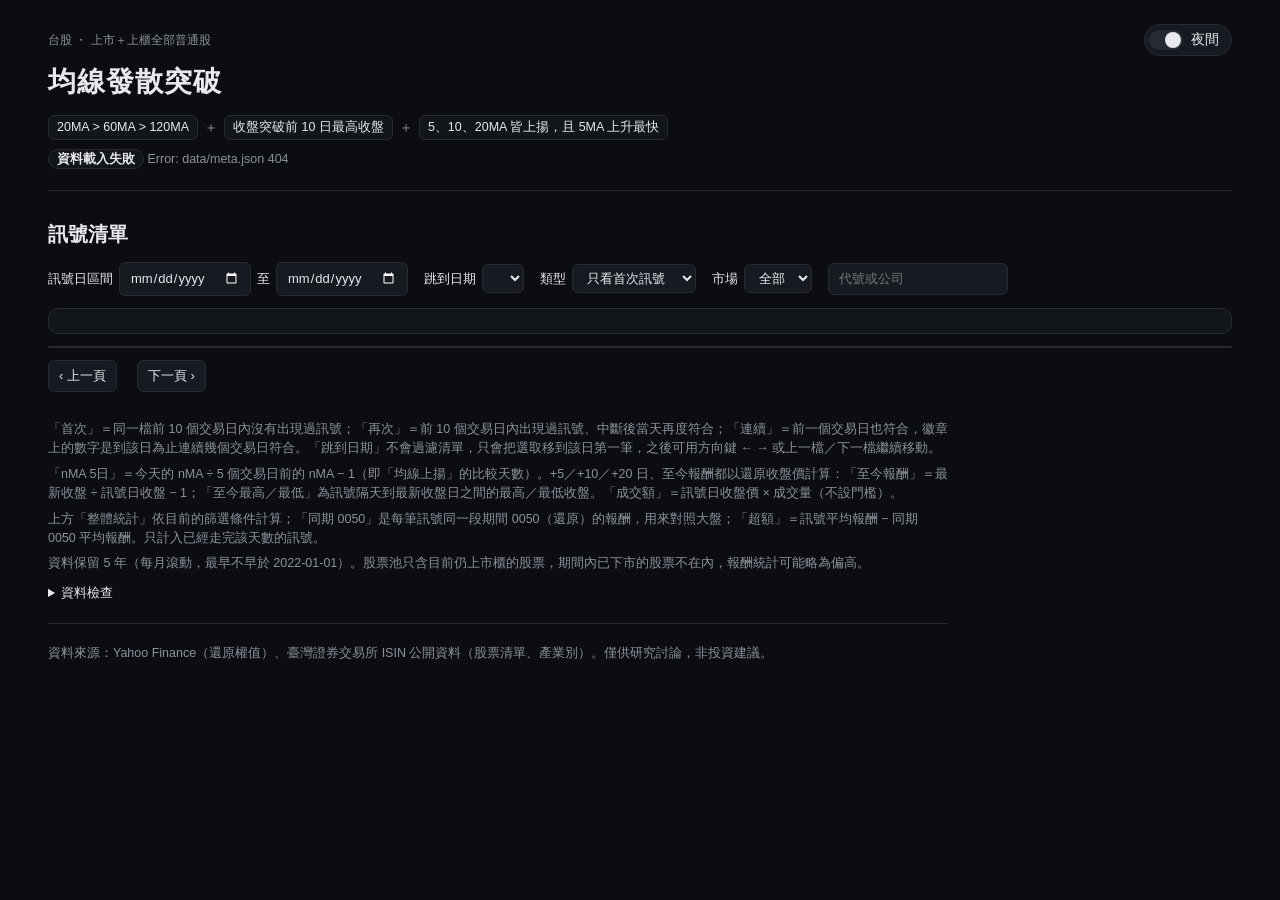
==== site/index.html @ 896276ba "均線發散突破網站：每日自動抓資料、計算訊號、發布 Co-Authored-By: Claude Opus 5.5 <noreply@anthropic.com> Claude-Session: htt" ====
<!DOCTYPE html>
<html lang="zh-Hant">
<head>
<meta charset="utf-8">
<meta name="viewport" content="width=device-width, initial-scale=1">
<title>均線發散突破</title>
<link rel="stylesheet" href="style.css">
<script>try { if (localStorage.getItem('theme') === 'light') document.documentElement.dataset.theme = 'light'; } catch (e) {}</script>
</head>
<body>
<div class="wrap">
  <header class="top">
    <div class="sub">台股 ・ 上市＋上櫃全部普通股</div>
    <button id="theme" class="theme" title="切換日間／夜間"><span class="knob"></span><span id="themeLabel">夜間</span></button>
  </header>
  <h1>均線發散突破</h1>
  <div class="chips">
    <span class="chip">20MA &gt; 60MA &gt; 120MA</span><span class="plus">＋</span>
    <span class="chip">收盤突破前 10 日最高收盤</span><span class="plus">＋</span>
    <span class="chip">5、10、20MA 皆上揚，且 5MA 上升最快</span>
  </div>
  <div class="meta"><span class="chip strong" id="lastDate">載入中…</span> <span id="metaText"></span></div>
  <hr>

  <section id="chartCard" class="card hidden">
    <div class="nav">
      <button id="prevBtn">‹ 上一檔</button><button id="nextBtn">下一檔 ›</button>
      <span class="muted mono" id="navPos"></span>
    </div>
    <div class="chart-head">
      <div class="title"><b id="cTitle"></b><span class="muted" id="cTag"></span></div>
      <div class="facts mono" id="cFacts"></div>
      <div class="legend mono" id="cLegend"></div>
      <div class="legend mono" id="cMA"></div>
    </div>
    <div id="chart" class="chart"></div>
    <div class="chart-foot">
      <span><i class="ln" style="background:var(--ma5)"></i>5MA</span>
      <span><i class="ln" style="background:var(--ma10)"></i>10MA</span>
      <span><i class="ln" style="background:var(--ma20)"></i>20MA</span>
      <span><i class="ln" style="background:var(--ma60)"></i>60MA</span>
      <span><i class="ln" style="background:var(--ma120)"></i>120MA</span>
      <span><b class="accent">▲</b> 選取的訊號日</span>
      <span class="muted">▲ 同一檔的其他訊號日</span>
      <span class="muted">下方柱狀：成交量（張）</span>
      <span class="muted">虛線：選取訊號日的收盤價</span>
      <span class="muted">滾輪縮放、拖曳平移、雙擊還原；K 線為還原權值</span>
    </div>
  </section>

  <section>
    <h2>訊號清單 <small class="muted" id="listCount"></small></h2>
    <div class="filters">
      <label>訊號日區間 <input type="date" id="fFrom"> 至 <input type="date" id="fTo"></label>
      <label>跳到日期 <select id="fJump"></select></label>
      <label>類型 <select id="fType">
        <option value="first">只看首次訊號</option>
        <option value="again">首次＋再次</option>
        <option value="all">全部訊號</option>
        <option value="cont">連續 N 天以上</option>
      </select></label>
      <label id="fNWrap" class="hidden">N <input type="number" id="fN" min="2" max="60" value="3"></label>
      <label>市場 <select id="fMarket"><option value="">全部</option><option value="0">上市</option><option value="1">上櫃</option></select></label>
      <input type="search" id="fQ" placeholder="代號或公司">
    </div>

    <div class="stats card" id="stats"></div>

    <div class="table-wrap">
      <table id="tbl">
        <thead><tr id="thead"></tr></thead>
        <tbody id="tbody"></tbody>
      </table>
    </div>
    <div class="pager"><button id="pgPrev">‹ 上一頁</button><span id="pgText"></span><button id="pgNext">下一頁 ›</button></div>
  </section>

  <section class="notes muted">
    <p>「首次」＝同一檔前 10 個交易日內沒有出現過訊號；「再次」＝前 10 個交易日內出現過訊號、中斷後當天再度符合；「連續」＝前一個交易日也符合，徽章上的數字是到該日為止連續幾個交易日符合。「跳到日期」不會過濾清單，只會把選取移到該日第一筆，之後可用方向鍵 ← → 或上一檔／下一檔繼續移動。</p>
    <p>「nMA 5日」＝今天的 nMA ÷ 5 個交易日前的 nMA − 1（即「均線上揚」的比較天數）。+5／+10／+20 日、至今報酬都以還原收盤價計算：「至今報酬」＝最新收盤 ÷ 訊號日收盤 − 1；「至今最高／最低」為訊號隔天到最新收盤日之間的最高／最低收盤。「成交額」＝訊號日收盤價 × 成交量（不設門檻）。</p>
    <p>上方「整體統計」依目前的篩選條件計算；「同期 0050」是每筆訊號同一段期間 0050（還原）的報酬，用來對照大盤；「超額」＝訊號平均報酬 − 同期 0050 平均報酬。只計入已經走完該天數的訊號。</p>
    <p>資料保留 5 年（每月滾動，最早不早於 2022-01-01）。股票池只含目前仍上市櫃的股票，期間內已下市的股票不在內，報酬統計可能略為偏高。</p>
    <details id="checkBox"><summary>資料檢查</summary><div id="checkBody">載入中…</div></details>
    <hr>
    <p>資料來源：Yahoo Finance（還原權值）、臺灣證券交易所 ISIN 公開資料（股票清單、產業別）。僅供研究討論，非投資建議。</p>
  </section>
</div>
<script src="chart.js"></script>
<script src="app.js"></script>
</body>
</html>
---- site/style.css ----
:root {
  --bg: #0b0d10; --panel: #12151a; --panel2: #171b21; --border: #262b33; --grid: #1c2027;
  --text: #e7e9ec; --muted: #8b929c; --cross: #c9ced6; --accent: #4a8df0;
  --up: #f0504c; --down: #2cb36b;
  --ma5: #b38cff; --ma10: #f2a93b; --ma20: #ff6fa3; --ma60: #4cc76b; --ma120: #6f7dff;
  --mono: ui-monospace, "SFMono-Regular", Menlo, Consolas, "Liberation Mono", monospace;
}
[data-theme="light"] {
  --bg: #f6f7f9; --panel: #ffffff; --panel2: #f1f3f6; --border: #dde1e7; --grid: #eef0f3;
  --text: #1d2228; --muted: #6b7380; --cross: #3a4048; --accent: #2f6fdb;
  --up: #e0302b; --down: #13995a;
}
* { box-sizing: border-box; }
body { margin: 0; background: var(--bg); color: var(--text);
  font: 14px/1.55 -apple-system, "Segoe UI", "Noto Sans TC", "Microsoft JhengHei", sans-serif; }
.wrap { max-width: 1320px; margin: 0 auto; padding: 24px 48px 48px; }
@media (max-width: 800px) { .wrap { padding: 16px; } }
.hidden { display: none !important; }
.muted { color: var(--muted); }
.mono { font-family: var(--mono); }
.accent { color: var(--accent); }
.up { color: var(--up); } .down { color: var(--down); }
hr { border: 0; border-top: 1px solid var(--border); margin: 20px 0; }
h1 { font-size: 28px; margin: 4px 0 12px; letter-spacing: 1px; }
h2 { font-size: 20px; margin: 28px 0 12px; }
h2 small { font-size: 13px; font-weight: normal; }
button, select, input { font: inherit; color: var(--text); background: var(--panel2);
  border: 1px solid var(--border); border-radius: 6px; padding: 5px 10px; }
button { cursor: pointer; } button:hover:not(:disabled) { border-color: var(--muted); }
button:disabled { opacity: .45; cursor: default; }
input[type=number] { width: 64px; }
[data-theme="dark"], :root:not([data-theme="light"]) { color-scheme: dark; }

.top { display: flex; justify-content: space-between; align-items: center; }
.sub { color: var(--muted); font-size: 12px; }
.theme { display: flex; gap: 8px; align-items: center; border-radius: 999px; padding: 4px 12px 4px 4px; }
.theme .knob { width: 34px; height: 20px; border-radius: 999px; background: var(--border); position: relative; }
.theme .knob::after { content: ""; position: absolute; top: 2px; right: 2px; width: 16px; height: 16px;
  border-radius: 50%; background: var(--text); transition: .2s; }
[data-theme="light"] .theme .knob::after { right: 16px; }

.chips { display: flex; flex-wrap: wrap; gap: 6px; align-items: center; margin-bottom: 10px; }
.chip { border: 1px solid var(--border); border-radius: 6px; padding: 2px 8px; font-size: 12.5px; background: var(--panel); }
.chip.strong { font-weight: bold; border-radius: 999px; }
.plus { color: var(--muted); }
.meta { font-size: 12.5px; color: var(--muted); }
.meta .chip { color: var(--text); }

.card { background: var(--panel); border: 1px solid var(--border); border-radius: 10px; }
#chartCard { background: transparent; border: 0; }
.nav { display: flex; gap: 8px; align-items: center; margin-bottom: 8px; font-size: 12.5px; }
.chart-head { background: var(--panel); border: 1px solid var(--border); border-bottom: 0;
  border-radius: 10px 10px 0 0; padding: 12px 14px 4px; }
.chart-head .title { display: flex; justify-content: space-between; align-items: baseline; }
.chart-head .title b { font-size: 19px; }
.chart-head .title span { font-size: 12px; }
.facts { font-size: 12.5px; margin: 6px 0 8px; display: flex; flex-wrap: wrap; gap: 4px 16px; }
.facts b { font-weight: 600; }
.legend { font-size: 12px; min-height: 18px; display: flex; flex-wrap: wrap; gap: 0 12px; }
.chart { height: 460px; background: var(--panel); border: 1px solid var(--border); border-top: 0; border-bottom: 0; position: relative; }
.chart canvas { display: block; cursor: crosshair; touch-action: pan-y; }
.chart-foot { background: var(--panel); border: 1px solid var(--border); border-top: 0; border-radius: 0 0 10px 10px;
  padding: 8px 14px 12px; font-size: 12px; display: flex; flex-wrap: wrap; gap: 4px 18px; }
.ln { display: inline-block; width: 16px; height: 2px; vertical-align: middle; margin-right: 5px; }

.filters { display: flex; flex-wrap: wrap; gap: 10px 16px; align-items: center; font-size: 13px; margin-bottom: 12px; }
.filters label { display: flex; gap: 6px; align-items: center; }
#fQ { width: 180px; }

.stats { padding: 12px 16px; margin-bottom: 12px; display: flex; flex-wrap: wrap; gap: 14px 28px; align-items: stretch; }
.stats .big { display: flex; gap: 22px; }
.stats .kv { display: flex; flex-direction: column; }
.stats .kv span { font-size: 12px; color: var(--muted); }
.stats .kv b { font-size: 20px; font-family: var(--mono); }
.stats table { border-collapse: collapse; font-family: var(--mono); font-size: 12.5px; }
.stats th, .stats td { padding: 2px 12px; text-align: right; white-space: nowrap; }
.stats th { color: var(--muted); font-weight: normal; }
.stats td:first-child, .stats th:first-child { text-align: left; color: var(--muted); font-family: inherit; }
.stats .title { font-weight: bold; margin-bottom: 4px; }
.stats .note { font-size: 12px; color: var(--muted); align-self: center; max-width: 300px; }

.table-wrap { overflow-x: auto; border: 1px solid var(--border); border-radius: 10px; background: var(--panel); }
table#tbl { width: 100%; border-collapse: collapse; font-size: 13px; white-space: nowrap; }
#tbl th { position: sticky; top: 0; background: var(--panel2); text-align: right; padding: 8px 8px; font-weight: 600;
  font-size: 12.5px; cursor: pointer; user-select: none; border-bottom: 1px solid var(--border); }
#tbl th.l, #tbl td.l { text-align: left; }
#tbl th.sorted { color: var(--accent); }
#tbl td { padding: 6px 8px; text-align: right; border-bottom: 1px solid var(--grid); font-family: var(--mono); }
#tbl td.name { font-family: inherit; font-weight: 600; }
#tbl td.ind { font-family: inherit; color: var(--muted); font-size: 12px; }
#tbl tbody tr { cursor: pointer; }
#tbl tbody tr:hover { background: var(--panel2); }
#tbl tbody tr.sel { background: color-mix(in srgb, var(--accent) 22%, transparent); }
.badge { display: inline-block; font-family: inherit; font-size: 11.5px; padding: 1px 8px; border-radius: 999px; color: #fff; background: var(--accent); }
.badge.again { background: #8a63d2; }
.badge.cont { background: #5d6673; }
.pager { display: flex; gap: 10px; align-items: center; margin: 12px 0; font-size: 13px; }

.notes { font-size: 12.5px; max-width: 900px; margin-top: 28px; }
.notes p { margin: 6px 0; }
details summary { cursor: pointer; color: var(--text); margin-top: 10px; }
#checkBody { margin-top: 8px; }
#checkBody table { border-collapse: collapse; font-size: 12px; margin: 4px 0 10px; }
#checkBody td, #checkBody th { padding: 2px 10px 2px 0; text-align: left; }
.loading { padding: 40px; text-align: center; color: var(--muted); }
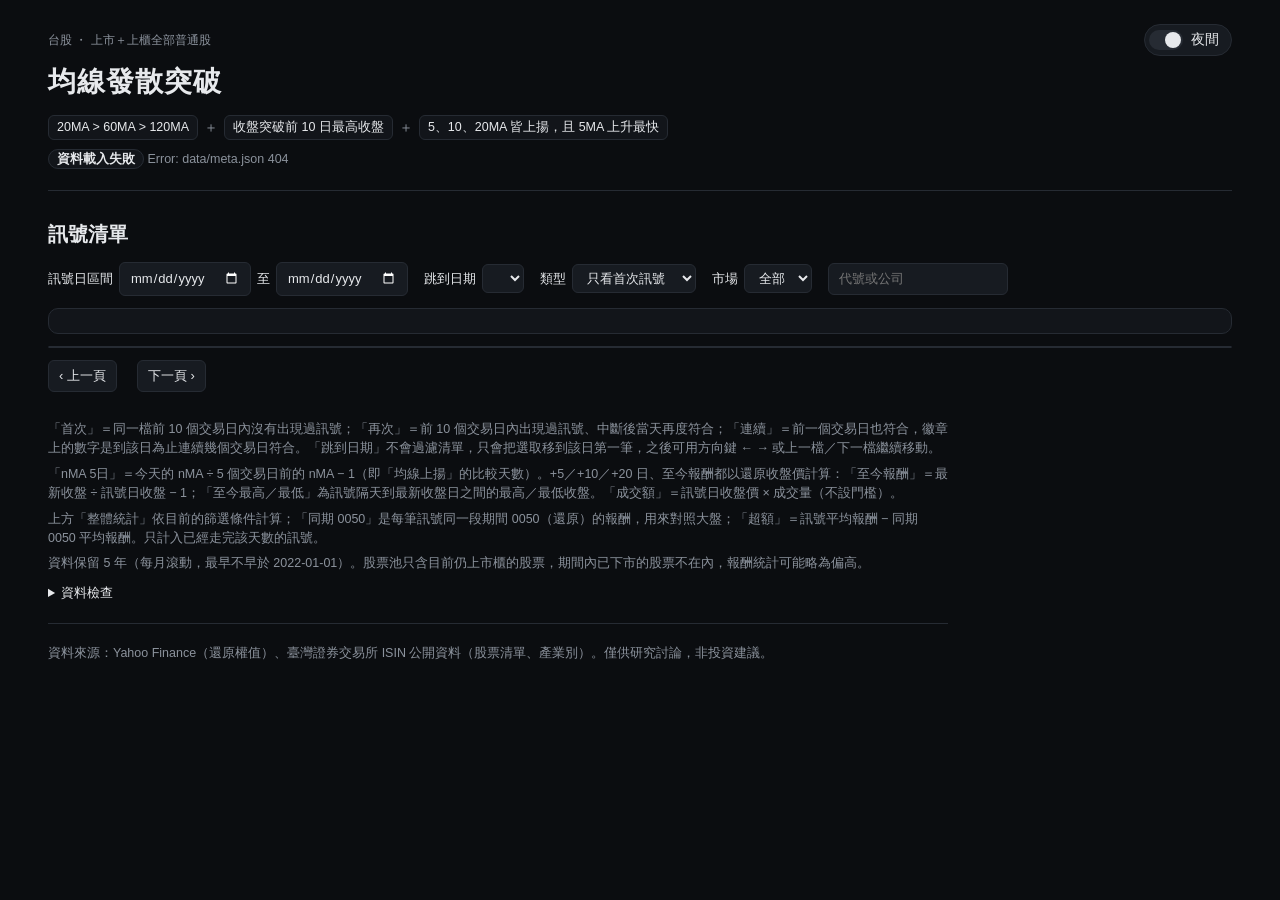
==== commit 43440f50: "加入官方資料修正（補缺日、修正錯誤價格）；訊號標記改亮黃色；上一檔／下一檔等按鈕不再捲動畫面 Co-Authored-By: Claude Opus 5.5 <noreply@anthropic.co" ====
--- a/site/index.html
+++ b/site/index.html
@@ -40,8 +40,8 @@
       <span><i class="ln" style="background:var(--ma20)"></i>20MA</span>
       <span><i class="ln" style="background:var(--ma60)"></i>60MA</span>
       <span><i class="ln" style="background:var(--ma120)"></i>120MA</span>
-      <span><b class="accent">▲</b> 選取的訊號日</span>
-      <span class="muted">▲ 同一檔的其他訊號日</span>
+      <span><b class="sigc">▲</b> 選取的訊號日</span>
+      <span><span class="sigc" style="font-size:10px">▲</span> <span class="muted">同一檔的其他訊號日</span></span>
       <span class="muted">下方柱狀：成交量（張）</span>
       <span class="muted">虛線：選取訊號日的收盤價</span>
       <span class="muted">滾輪縮放、拖曳平移、雙擊還原；K 線為還原權值</span>
--- a/site/style.css
+++ b/site/style.css
@@ -1,14 +1,14 @@
 :root {
   --bg: #0b0d10; --panel: #12151a; --panel2: #171b21; --border: #262b33; --grid: #1c2027;
   --text: #e7e9ec; --muted: #8b929c; --cross: #c9ced6; --accent: #4a8df0;
-  --up: #f0504c; --down: #2cb36b;
+  --up: #f0504c; --down: #2cb36b; --signal: #ffe100;
   --ma5: #b38cff; --ma10: #f2a93b; --ma20: #ff6fa3; --ma60: #4cc76b; --ma120: #6f7dff;
   --mono: ui-monospace, "SFMono-Regular", Menlo, Consolas, "Liberation Mono", monospace;
 }
 [data-theme="light"] {
   --bg: #f6f7f9; --panel: #ffffff; --panel2: #f1f3f6; --border: #dde1e7; --grid: #eef0f3;
   --text: #1d2228; --muted: #6b7380; --cross: #3a4048; --accent: #2f6fdb;
-  --up: #e0302b; --down: #13995a;
+  --up: #e0302b; --down: #13995a; --signal: #e0a800;
 }
 * { box-sizing: border-box; }
 body { margin: 0; background: var(--bg); color: var(--text);
@@ -19,6 +19,7 @@
 .muted { color: var(--muted); }
 .mono { font-family: var(--mono); }
 .accent { color: var(--accent); }
+.sigc { color: var(--signal); }
 .up { color: var(--up); } .down { color: var(--down); }
 hr { border: 0; border-top: 1px solid var(--border); margin: 20px 0; }
 h1 { font-size: 28px; margin: 4px 0 12px; letter-spacing: 1px; }
@@ -54,7 +55,7 @@
 .chart-head .title { display: flex; justify-content: space-between; align-items: baseline; }
 .chart-head .title b { font-size: 19px; }
 .chart-head .title span { font-size: 12px; }
-.facts { font-size: 12.5px; margin: 6px 0 8px; display: flex; flex-wrap: wrap; gap: 4px 16px; }
+.facts { min-height: 22px; font-size: 12.5px; margin: 6px 0 8px; display: flex; flex-wrap: wrap; gap: 4px 16px; }
 .facts b { font-weight: 600; }
 .legend { font-size: 12px; min-height: 18px; display: flex; flex-wrap: wrap; gap: 0 12px; }
 .chart { height: 460px; background: var(--panel); border: 1px solid var(--border); border-top: 0; border-bottom: 0; position: relative; }
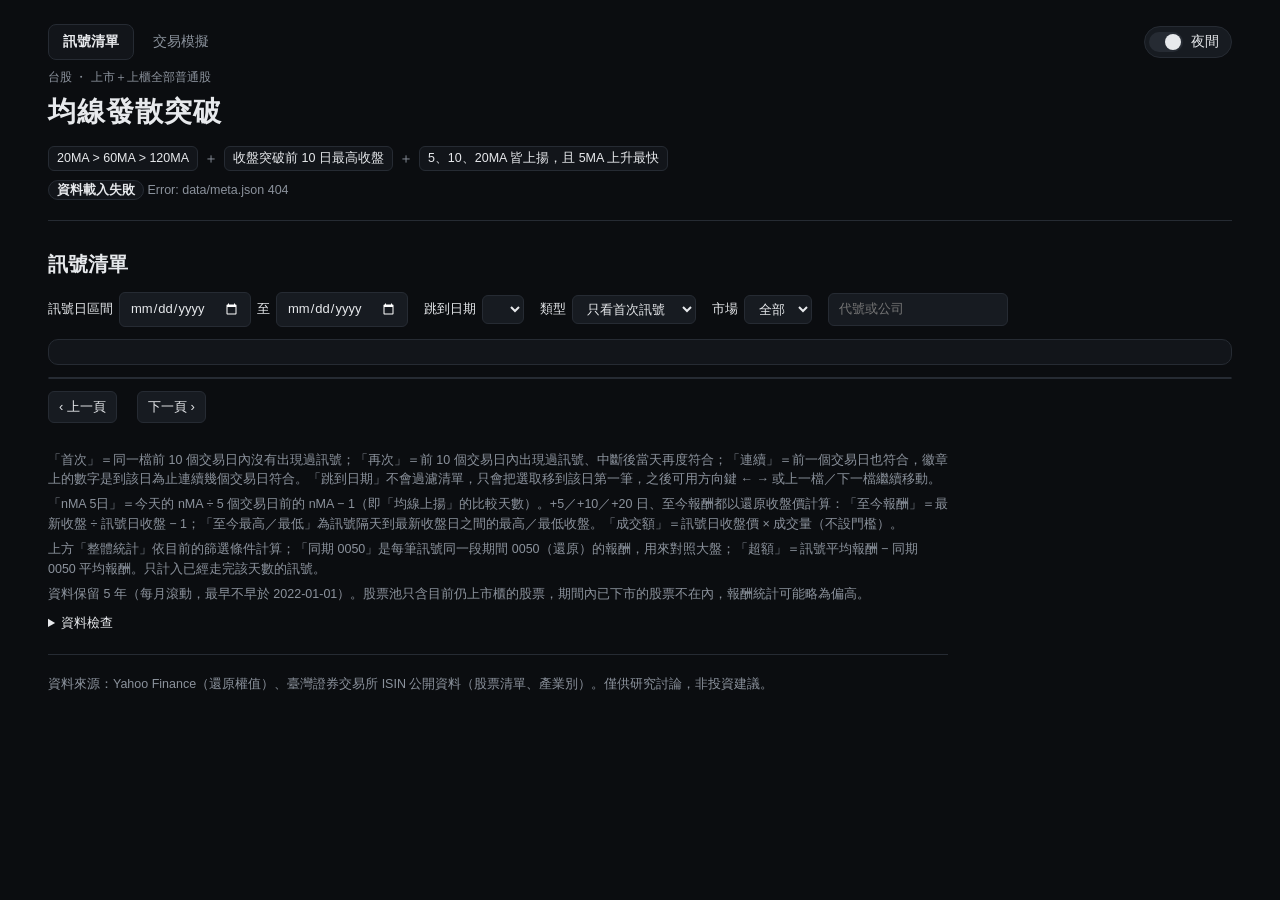
==== commit 932572cd: "新增交易模擬分頁：兩套策略（均線發散突破、長均線新高 80/100 日）、每日分批與實戰模擬、和 0050 還原比較；價格改從 2014 年起抓 Co-Authored-By: Claude Opus" ====
--- a/site/index.html
+++ b/site/index.html
@@ -10,9 +10,10 @@
 <body>
 <div class="wrap">
   <header class="top">
-    <div class="sub">台股 ・ 上市＋上櫃全部普通股</div>
+    <nav class="tabs"><a href="./" class="on">訊號清單</a><a href="sim.html">交易模擬</a></nav>
     <button id="theme" class="theme" title="切換日間／夜間"><span class="knob"></span><span id="themeLabel">夜間</span></button>
   </header>
+  <div class="sub">台股 ・ 上市＋上櫃全部普通股</div>
   <h1>均線發散突破</h1>
   <div class="chips">
     <span class="chip">20MA &gt; 60MA &gt; 120MA</span><span class="plus">＋</span>
--- a/site/style.css
+++ b/site/style.css
@@ -104,3 +104,35 @@
 #checkBody table { border-collapse: collapse; font-size: 12px; margin: 4px 0 10px; }
 #checkBody td, #checkBody th { padding: 2px 10px 2px 0; text-align: left; }
 .loading { padding: 40px; text-align: center; color: var(--muted); }
+
+/* 分頁 */
+.tabs { display: flex; gap: 4px; }
+.tabs a { color: var(--muted); text-decoration: none; padding: 6px 14px; border-radius: 8px; border: 1px solid transparent; font-size: 14px; }
+.tabs a:hover { color: var(--text); }
+.tabs a.on { color: var(--text); background: var(--panel); border-color: var(--border); font-weight: 600; }
+.top { margin-bottom: 8px; }
+
+/* 交易模擬 */
+.lead { max-width: 900px; font-size: 13.5px; }
+.simform { padding: 16px 18px; margin: 16px 0 8px; }
+.simform .grid { display: grid; grid-template-columns: repeat(auto-fill, minmax(280px, 1fr)); gap: 12px 20px; }
+.simform label { display: flex; flex-direction: column; gap: 4px; font-size: 12.5px; color: var(--muted); }
+.simform label .row { display: flex; gap: 6px; align-items: center; color: var(--text); }
+.simform select, .simform input[type=number] { width: 100%; }
+.simform .row input[type=number] { width: 80px; }
+.simform input[type=date] { flex: 1; min-width: 0; }
+label.check { flex-direction: row !important; align-items: center; gap: 8px; margin-top: 14px; color: var(--text) !important; font-size: 13px !important; }
+label.check.inline { display: inline-flex; margin: 0 0 0 12px; font-weight: normal; }
+.actions { margin-top: 14px; display: flex; align-items: center; gap: 12px; }
+button.primary { background: var(--accent); border-color: var(--accent); color: #fff; padding: 7px 22px; font-weight: 600; }
+.small { font-size: 12px; }
+table.res { width: 100%; border-collapse: collapse; font-size: 13px; white-space: nowrap; }
+table.res th { background: var(--panel2); padding: 8px 10px; text-align: right; font-weight: 600; font-size: 12.5px; border-bottom: 1px solid var(--border); }
+table.res td { padding: 6px 10px; text-align: right; border-bottom: 1px solid var(--grid); font-family: var(--mono); }
+table.res .l { text-align: left; font-family: inherit; }
+.dist { font-size: 13px; margin: 10px 0; }
+.chartbox { padding: 8px; }
+.lc { height: 380px; }
+.lc.small { height: 200px; }
+.cols { display: grid; grid-template-columns: 1fr 1fr; gap: 24px; }
+@media (max-width: 1000px) { .cols { grid-template-columns: 1fr; } }
